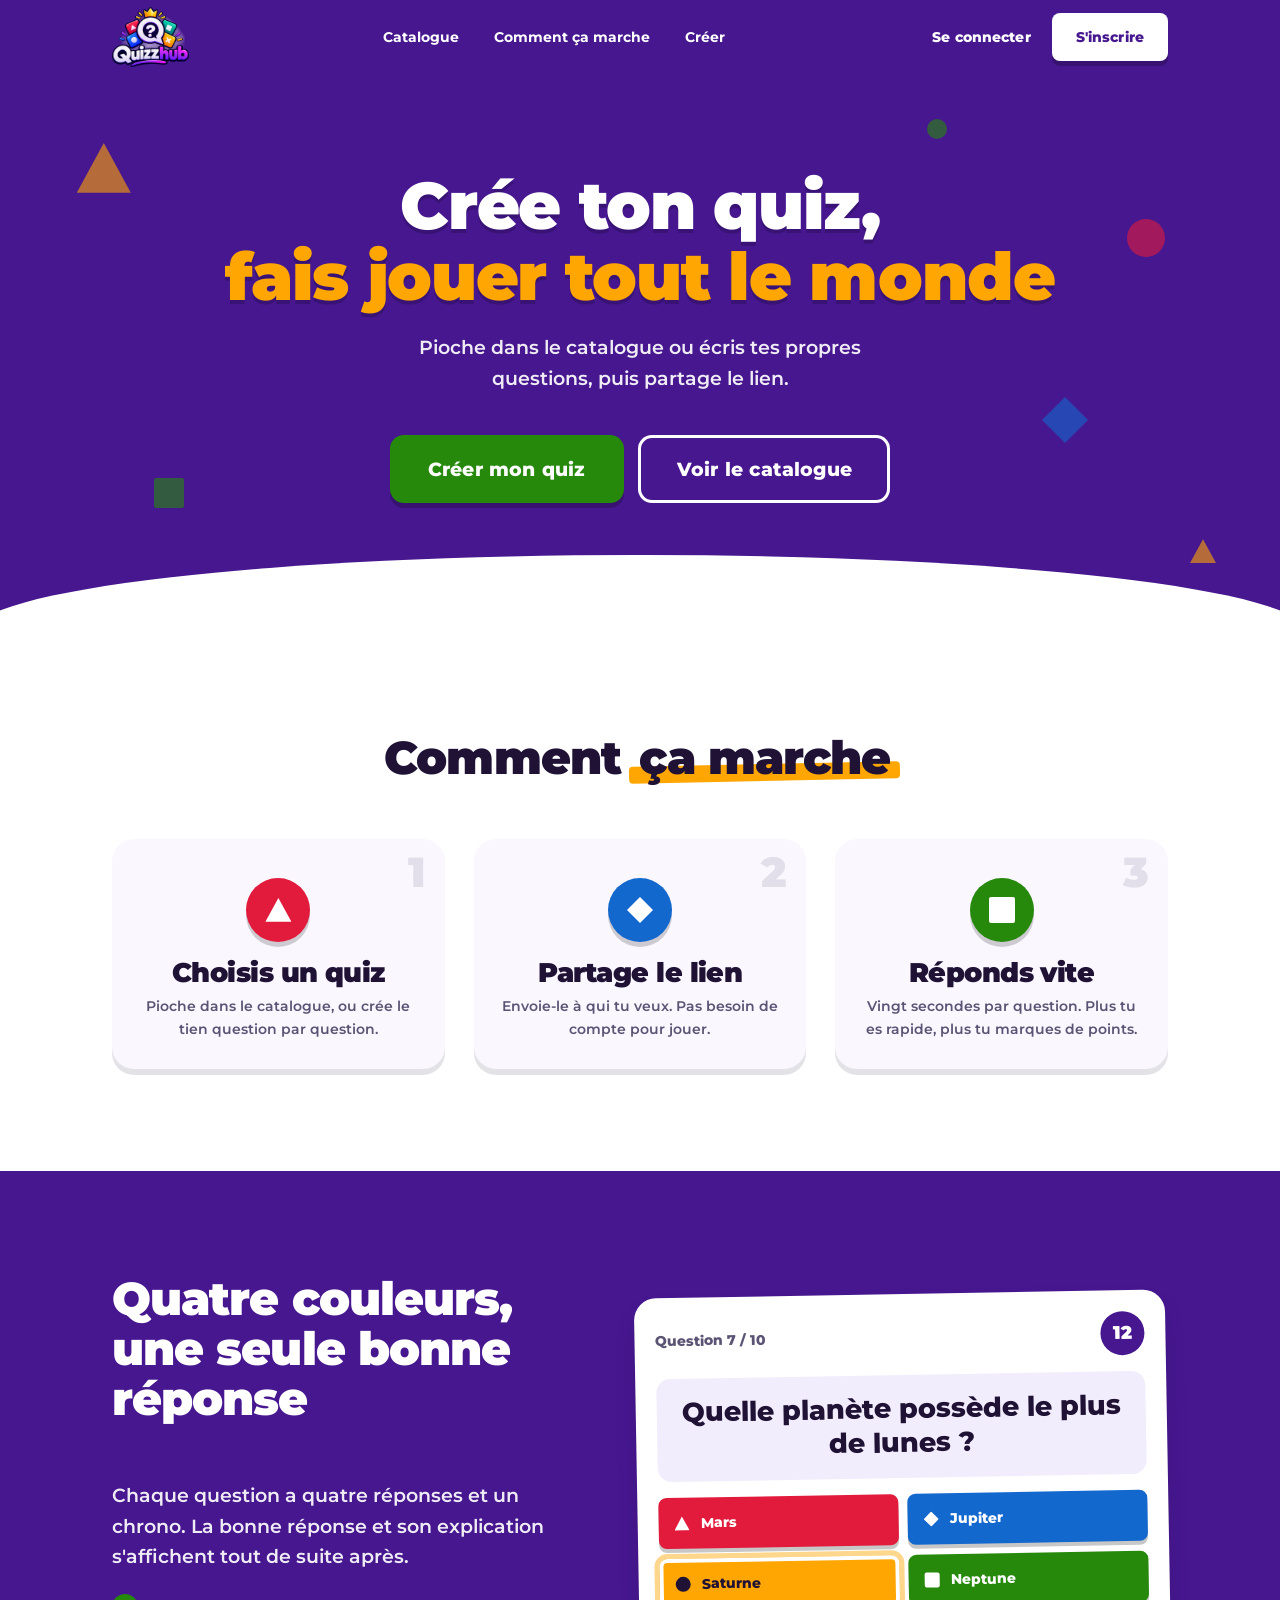
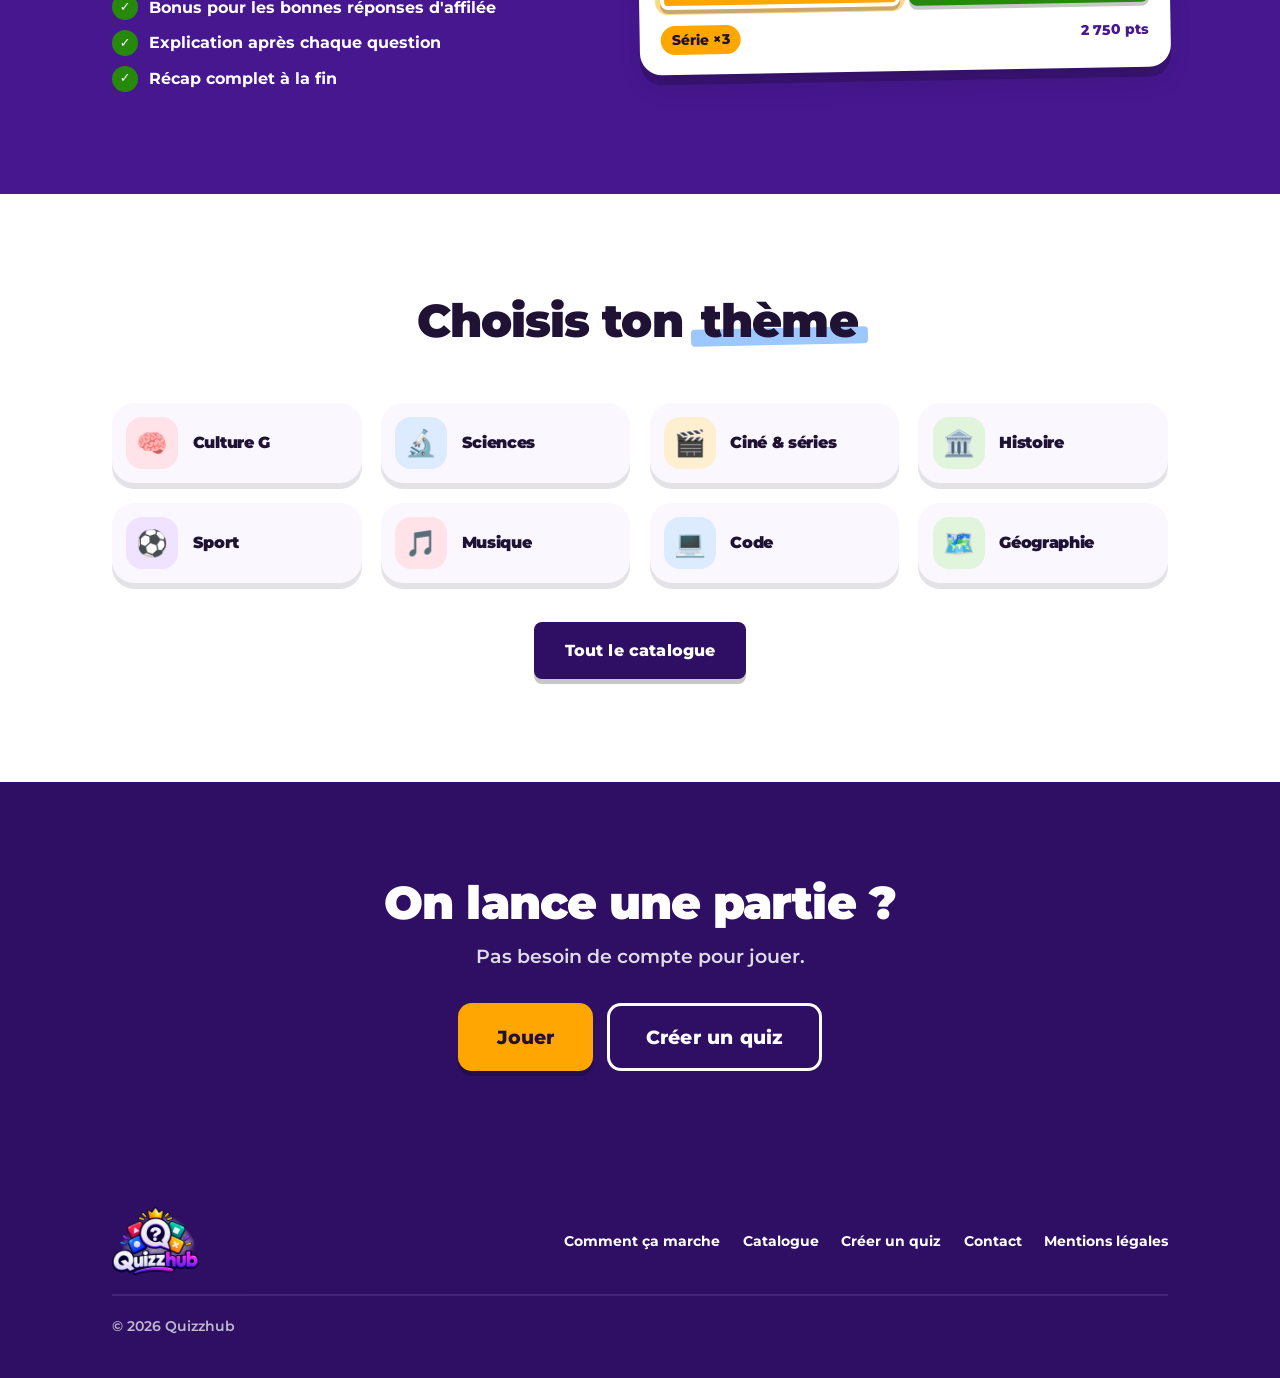
==== frontend/pages/index.html @ 6cbe8a3a "nouvelle branche front X" ====
<!DOCTYPE html>
<html lang="fr">
<head>
    <meta charset="UTF-8">
    <meta name="viewport" content="width=device-width, initial-scale=1.0">
    <meta name="description" content="Quizzhub : crée un quiz, partage le lien, joue.">
    <meta name="theme-color" content="#46178F">
    <link rel="icon" href="../assets/favicon.png" type="image/png">
    <title>Quizzhub</title>

    <link rel="preconnect" href="https://fonts.googleapis.com">
    <link rel="preconnect" href="https://fonts.gstatic.com" crossorigin>
    <link href="https://fonts.googleapis.com/css2?family=Montserrat:wght@500;600;700;800;900&display=swap" rel="stylesheet">

    <link rel="stylesheet" href="../css/base.css">
    <link rel="stylesheet" href="../css/index.css">
</head>
<body>
    <!-- Menu mobile (CSS-only) -->
    <input type="checkbox" id="nav-switch" class="visually-hidden" aria-label="Ouvrir le menu">

    <a class="skip-link" href="#main">Aller au contenu</a>

    <!-- ============================= HEADER ============================= -->
    <header class="site-header">
        <div class="container site-header__inner">
            <a href="index.html" class="brand" aria-label="Quizzhub, accueil">
                <img src="../assets/logo.png" alt="Quizzhub" class="brand__logo">
            </a>

            <nav class="site-nav" aria-label="Navigation principale">
                <ul>
                    <li><a href="catalogue.html">Catalogue</a></li>
                    <li><a href="#comment">Comment ça marche</a></li>
                    <li><a href="create-quest.html">Créer</a></li>
                </ul>
            </nav>

            <div class="site-header__actions">
                <a href="#" class="btn btn--link">Se connecter</a>
                <a href="#" class="btn btn--white">S'inscrire</a>

                <label class="burger" for="nav-switch">
                    <span></span><span></span><span></span>
                    <span class="visually-hidden">Ouvrir le menu</span>
                </label>
            </div>
        </div>
    </header>

    <main id="main">
        <!-- ============================== HERO ============================== -->
        <section class="hero">
            <div class="shapes" aria-hidden="true">
                <i class="shape shape--triangle shapes__item shapes__item--1"></i>
                <i class="shape shape--circle   shapes__item shapes__item--2"></i>
                <i class="shape shape--square   shapes__item shapes__item--3"></i>
                <i class="shape shape--diamond  shapes__item shapes__item--4"></i>
                <i class="shape shape--circle   shapes__item shapes__item--5"></i>
                <i class="shape shape--triangle shapes__item shapes__item--6"></i>
            </div>

            <div class="container hero__inner">
                <h1 class="hero__title">
                    Crée ton quiz,<br>
                    <span class="hl">fais jouer tout le monde</span>
                </h1>

                <p class="hero__text">
                    Pioche dans le catalogue ou écris tes propres questions,
                    puis partage le lien.
                </p>

                <div class="hero__btns">
                    <a href="create-quest.html" class="btn btn--green btn--xl">Créer mon quiz</a>
                    <a href="catalogue.html" class="btn btn--outline btn--xl">Voir le catalogue</a>
                </div>
            </div>

            <span class="wave" aria-hidden="true"></span>
        </section>

        <!-- ========================= COMMENT ÇA MARCHE ======================= -->
        <section class="section" id="comment">
            <div class="container">
                <h2 class="section-title">Comment <span class="hl hl--yellow">ça marche</span></h2>

                <ol class="steps">
                    <li class="step step--red">
                        <span class="step__badge"><i class="shape shape--triangle"></i></span>
                        <span class="step__num">1</span>
                        <h3>Choisis un quiz</h3>
                        <p>Pioche dans le catalogue, ou crée le tien question par question.</p>
                    </li>
                    <li class="step step--blue">
                        <span class="step__badge"><i class="shape shape--diamond"></i></span>
                        <span class="step__num">2</span>
                        <h3>Partage le lien</h3>
                        <p>Envoie-le à qui tu veux. Pas besoin de compte pour jouer.</p>
                    </li>
                    <li class="step step--green">
                        <span class="step__badge"><i class="shape shape--square"></i></span>
                        <span class="step__num">3</span>
                        <h3>Réponds vite</h3>
                        <p>Vingt secondes par question. Plus tu es rapide, plus tu marques de points.</p>
                    </li>
                </ol>
            </div>
        </section>

        <!-- ============================ APERÇU ============================== -->
        <section class="section section--violet" id="apercu">
            <div class="container preview">
                <div class="preview__text">
                    <h2 class="section-title section-title--left">Quatre couleurs,<br>une seule bonne réponse</h2>
                    <p>Chaque question a quatre réponses et un chrono. La bonne réponse
                        et son explication s'affichent tout de suite après.</p>
                    <ul class="ticks">
                        <li>Bonus pour les bonnes réponses d'affilée</li>
                        <li>Explication après chaque question</li>
                        <li>Récap complet à la fin</li>
                    </ul>
                </div>

                <article class="quiz" aria-hidden="true">
                    <header class="quiz__head">
                        <span class="quiz__count">Question 7 / 10</span>
                        <span class="quiz__timer">12</span>
                    </header>

                    <p class="quiz__question">Quelle planète possède le plus de lunes&nbsp;?</p>

                    <div class="quiz__answers">
                        <span class="ans ans--red"><i class="shape shape--triangle"></i> Mars</span>
                        <span class="ans ans--blue"><i class="shape shape--diamond"></i> Jupiter</span>
                        <span class="ans ans--yellow is-good"><i class="shape shape--circle"></i> Saturne</span>
                        <span class="ans ans--green"><i class="shape shape--square"></i> Neptune</span>
                    </div>

                    <footer class="quiz__foot">
                        <span class="quiz__streak">Série ×3</span>
                        <span class="quiz__score">2 750 pts</span>
                    </footer>
                </article>
            </div>
        </section>

        <!-- ============================ THÈMES ============================= -->
        <section class="section" id="themes">
            <div class="container">
                <h2 class="section-title">Choisis ton <span class="hl hl--blue">thème</span></h2>

                <div class="themes">
                    <a href="catalogue.html?theme=Culture%20G" class="theme theme--1"><span class="theme__emoji">🧠</span><h3>Culture G</h3></a>
                    <a href="catalogue.html?theme=Sciences" class="theme theme--2"><span class="theme__emoji">🔬</span><h3>Sciences</h3></a>
                    <a href="catalogue.html?theme=Cin%C3%A9%20%26%20s%C3%A9ries" class="theme theme--3"><span class="theme__emoji">🎬</span><h3>Ciné &amp; séries</h3></a>
                    <a href="catalogue.html?theme=Histoire" class="theme theme--4"><span class="theme__emoji">🏛️</span><h3>Histoire</h3></a>
                    <a href="catalogue.html?theme=Sport" class="theme theme--5"><span class="theme__emoji">⚽</span><h3>Sport</h3></a>
                    <a href="catalogue.html?theme=Musique" class="theme theme--6"><span class="theme__emoji">🎵</span><h3>Musique</h3></a>
                    <a href="catalogue.html?theme=Code" class="theme theme--7"><span class="theme__emoji">💻</span><h3>Code</h3></a>
                    <a href="catalogue.html?theme=G%C3%A9ographie" class="theme theme--8"><span class="theme__emoji">🗺️</span><h3>Géographie</h3></a>
                </div>

                <p class="themes__all">
                    <a href="catalogue.html" class="btn btn--dark btn--lg">Tout le catalogue</a>
                </p>
            </div>
        </section>

        <!-- ============================== CTA ============================== -->
        <section class="cta">
            <div class="container">
                <h2>On lance une partie&nbsp;?</h2>
                <p>Pas besoin de compte pour jouer.</p>
                <div class="cta__btns">
                    <a href="catalogue.html" class="btn btn--yellow btn--xl">Jouer</a>
                    <a href="create-quest.html" class="btn btn--outline btn--xl">Créer un quiz</a>
                </div>
            </div>
        </section>
    </main>

    <!-- ============================= FOOTER ============================= -->
    <footer class="site-footer">
        <div class="container site-footer__inner">
            <a href="index.html" class="brand brand--footer" aria-label="Quizzhub, accueil">
                <img src="../assets/logo.png" alt="Quizzhub" class="brand__logo">
            </a>

            <nav class="site-footer__nav" aria-label="Pied de page">
                <a href="#comment">Comment ça marche</a>
                <a href="catalogue.html">Catalogue</a>
                <a href="create-quest.html">Créer un quiz</a>
                <a href="#">Contact</a>
                <a href="#">Mentions légales</a>
            </nav>

            <p class="site-footer__copy">© 2026 Quizzhub</p>
        </div>
    </footer>
</body>
</html>
---- frontend/css/base.css ----
/* =============================================================================
   QUIZZHUB — base.css
   Variables, reset, formes, boutons, header, footer
   D.A. : violet franc, formes colorées, boutons épais à ombre dure
   ========================================================================== */

/* -----------------------------------------------------------------------------
   1. VARIABLES
-------------------------------------------------------------------------------*/
:root {
    /* Violets */
    --violet:        #46178F;
    --violet-dark:   #2E0F63;
    --violet-light:  #6A32C4;
    --violet-pale:   #F2EDFC;

    /* Les 4 couleurs de réponse */
    --rouge:         #E21B3C;
    --bleu:          #1368CE;
    --jaune:         #FFA602;
    --vert:          #26890C;

    /* Neutres */
    --blanc:         #FFFFFF;
    --creme:         #FAF7FF;
    --gris:          #EDE9F5;
    --texte:         #1F1235;
    --texte-doux:    #5B5474;

    /* Ombres dures (effet bouton 3D) */
    --ombre-btn:     0 5px 0 rgba(0, 0, 0, .22);
    --ombre-btn-on:  0 2px 0 rgba(0, 0, 0, .22);
    --ombre-carte:   0 6px 0 rgba(31, 18, 53, .12);
    --ombre-douce:   0 14px 30px -14px rgba(31, 18, 53, .35);

    /* Rayons */
    --r-sm: 8px;
    --r:    14px;
    --r-lg: 22px;
    --r-full: 999px;

    /* Layout */
    --container: 1120px;
    --gutter: clamp(1.15rem, 4vw, 2rem);
    --section-y: clamp(3.5rem, 8vw, 6.5rem);
    --header-h: 74px;

    /* Typo */
    --font: "Montserrat", ui-rounded, "Segoe UI", system-ui, sans-serif;
    --fs-sm:  .875rem;
    --fs:     1rem;
    --fs-md:  clamp(1.05rem, 1rem + .3vw, 1.2rem);
    --fs-lg:  clamp(1.3rem, 1.1rem + .8vw, 1.7rem);
    --fs-xl:  clamp(1.8rem, 1.3rem + 2vw, 2.9rem);
    --fs-2xl: clamp(2.3rem, 1.5rem + 3.6vw, 4.1rem);

    /* Mouvement */
    --ease: cubic-bezier(.34, 1.56, .64, 1);
    --dur: .18s;
}

/* -----------------------------------------------------------------------------
   2. RESET
-------------------------------------------------------------------------------*/
*, *::before, *::after { box-sizing: border-box; margin: 0; }

html {
    scroll-behavior: smooth;
    scroll-padding-top: calc(var(--header-h) + 1rem);
    -webkit-text-size-adjust: 100%;
}

body {
    min-height: 100svh;
    background: var(--blanc);
    color: var(--texte);
    font-family: var(--font);
    font-size: var(--fs);
    font-weight: 600;
    line-height: 1.6;
    -webkit-font-smoothing: antialiased;
    overflow-x: hidden;
}

h1, h2, h3 {
    font-weight: 900;
    line-height: 1.08;
    letter-spacing: -.02em;
    text-wrap: balance;
}

a { color: inherit; text-decoration: none; }
ul, ol { list-style: none; padding: 0; }
button, input, textarea, select { font: inherit; color: inherit; }
button { cursor: pointer; border: 0; background: none; }
img, svg { display: block; max-width: 100%; }

::selection { background: var(--jaune); color: var(--texte); }

:focus-visible {
    outline: 4px solid var(--jaune);
    outline-offset: 3px;
    border-radius: var(--r-sm);
}

.visually-hidden {
    position: absolute !important;
    width: 1px; height: 1px;
    padding: 0; margin: -1px;
    overflow: hidden;
    clip-path: inset(50%);
    white-space: nowrap;
}

.skip-link {
    position: fixed;
    top: 1rem; left: 50%;
    z-index: 200;
    translate: -50% -200%;
    padding: .8rem 1.4rem;
    border-radius: var(--r-full);
    background: var(--jaune);
    color: var(--texte);
    font-weight: 800;
    transition: translate var(--dur) var(--ease);
}
.skip-link:focus-visible { translate: -50% 0; }

/* -----------------------------------------------------------------------------
   3. MISE EN PAGE
-------------------------------------------------------------------------------*/
.container {
    width: 100%;
    max-width: var(--container);
    margin-inline: auto;
    padding-inline: var(--gutter);
}

.section { padding-block: var(--section-y); }

.section--violet {
    background: var(--violet);
    color: var(--blanc);
}

.section-title {
    font-size: var(--fs-xl);
    text-align: center;
    margin-bottom: clamp(2rem, 5vw, 3.5rem);
}
.section-title--left { text-align: left; }

/* Surlignage façon feutre */
.hl {
    position: relative;
    display: inline-block;
    padding-inline: .12em;
    color: var(--jaune);
}
.hl--yellow,
.hl--blue { color: var(--texte); }
.hl--yellow::before,
.hl--blue::before {
    content: "";
    position: absolute;
    inset: 62% -.1em 4% -.1em;
    z-index: -1;
    border-radius: 4px;
    rotate: -1.2deg;
}
.hl--yellow::before { background: var(--jaune); }
.hl--blue::before { background: #9CC7FF; }

/* -----------------------------------------------------------------------------
   4. LES 4 FORMES
-------------------------------------------------------------------------------*/
.shape {
    display: block;
    width: 1em;
    height: 1em;
    background: currentColor;
    flex: none;
}

.shape--triangle { clip-path: polygon(50% 4%, 100% 96%, 0 96%); }
.shape--diamond  { clip-path: polygon(50% 0, 100% 50%, 50% 100%, 0 50%); }
.shape--circle   { border-radius: 50%; }
.shape--square   { border-radius: 2px; }

/* -----------------------------------------------------------------------------
   5. BOUTONS
-------------------------------------------------------------------------------*/
.btn {
    --py: .8rem;
    --px: 1.5rem;
    display: inline-flex;
    align-items: center;
    justify-content: center;
    gap: .5rem;
    padding: var(--py) var(--px);
    border-radius: var(--r-sm);
    font-size: var(--fs-sm);
    font-weight: 800;
    letter-spacing: .01em;
    text-align: center;
    box-shadow: var(--ombre-btn);
    transition: translate var(--dur) ease, box-shadow var(--dur) ease,
                background-color var(--dur) ease, color var(--dur) ease;
}

.btn:hover  { translate: 0 -2px; box-shadow: 0 7px 0 rgba(0, 0, 0, .22); }
.btn:active { translate: 0 3px;  box-shadow: var(--ombre-btn-on); }

.btn--sm { --py: .6rem;   --px: 1.1rem; }
.btn--lg { --py: 1rem;    --px: 1.9rem; font-size: var(--fs); }
.btn--xl { --py: 1.15rem; --px: 2.4rem; font-size: var(--fs-md); border-radius: var(--r); }

.btn--white  { background: var(--blanc);  color: var(--violet); }
.btn--dark   { background: var(--violet-dark); color: var(--blanc); }
.btn--green  { background: var(--vert);   color: var(--blanc); }
.btn--yellow { background: var(--jaune);  color: var(--texte); }
.btn--red    { background: var(--rouge);  color: var(--blanc); }

.btn--outline {
    background: transparent;
    color: var(--blanc);
    box-shadow: inset 0 0 0 3px currentColor;
}
.btn--outline:hover { background: rgba(255, 255, 255, .12); box-shadow: inset 0 0 0 3px currentColor; translate: 0 -2px; }
.btn--outline:active { translate: 0 2px; }

.btn--link {
    background: none;
    color: inherit;
    box-shadow: none;
    padding-inline: .8rem;
}
.btn--link:hover { translate: 0; box-shadow: none; opacity: .75; }

/* -----------------------------------------------------------------------------
   6. HEADER
-------------------------------------------------------------------------------*/
.site-header {
    position: sticky;
    top: 0;
    z-index: 100;
    background: var(--violet);
    color: var(--blanc);
}

.site-header__inner {
    height: var(--header-h);
    display: flex;
    align-items: center;
    gap: 1.5rem;
}

/* --- Logo --- */
.brand {
    display: inline-flex;
    align-items: center;
    flex: none;
    border-radius: var(--r-sm);
}

.brand__logo {
    height: 60px;
    width: auto;
    transition: rotate var(--dur) var(--ease), scale var(--dur) var(--ease);
}
.brand:hover .brand__logo { rotate: -3deg; scale: 1.04; }

.brand--footer .brand__logo { height: 68px; }

/* --- Nav --- */
.site-nav { margin-inline: auto; }
.site-nav ul { display: flex; gap: .4rem; }

.site-nav a {
    display: block;
    padding: .5rem .9rem;
    border-radius: var(--r-full);
    font-size: var(--fs-sm);
    font-weight: 700;
    transition: background-color var(--dur) ease;
}
.site-nav a:hover { background: rgba(255, 255, 255, .16); }

.site-header__actions {
    display: flex;
    align-items: center;
    gap: .5rem;
    flex: none;
}

/* --- Burger --- */
.burger {
    display: none;
    flex-direction: column;
    justify-content: center;
    gap: 5px;
    width: 42px; height: 42px;
    padding: 0 9px;
    border-radius: var(--r-sm);
    background: rgba(255, 255, 255, .16);
    cursor: pointer;
}
.burger span:not(.visually-hidden) {
    height: 3px;
    border-radius: 3px;
    background: var(--blanc);
    transition: transform var(--dur) ease, opacity .1s ease;
}
body:has(#nav-switch:checked) .burger span:nth-child(1) { transform: translateY(8px) rotate(45deg); }
body:has(#nav-switch:checked) .burger span:nth-child(2) { opacity: 0; }
body:has(#nav-switch:checked) .burger span:nth-child(3) { transform: translateY(-8px) rotate(-45deg); }

/* -----------------------------------------------------------------------------
   7. FOOTER
-------------------------------------------------------------------------------*/
.site-footer {
    padding-block: 2.5rem;
    background: var(--violet-dark);
    color: var(--blanc);
}

.site-footer__inner {
    display: flex;
    flex-wrap: wrap;
    align-items: center;
    justify-content: space-between;
    gap: 1.2rem;
}

.site-footer__nav {
    display: flex;
    flex-wrap: wrap;
    gap: .3rem 1.4rem;
    font-size: var(--fs-sm);
    font-weight: 700;
}
.site-footer__nav a:hover { color: var(--jaune); }

.site-footer__copy {
    width: 100%;
    padding-top: 1.2rem;
    border-top: 2px solid rgba(255, 255, 255, .14);
    font-size: var(--fs-sm);
    font-weight: 600;
    opacity: .7;
}

/* -----------------------------------------------------------------------------
   8. ANIMATIONS
-------------------------------------------------------------------------------*/
@keyframes flotte    { 50% { translate: 0 -18px; rotate: 8deg; } }
@keyframes pop       { from { scale: .9; opacity: 0; } to { scale: 1; opacity: 1; } }
@keyframes pulse     { 50% { scale: 1.06; } }
@keyframes tick      { 50% { background: var(--rouge); color: var(--blanc); } }

@media (prefers-reduced-motion: reduce) {
    *, *::before, *::after {
        animation-duration: .001ms !important;
        animation-iteration-count: 1 !important;
        transition-duration: .001ms !important;
        scroll-behavior: auto !important;
    }
}

/* -----------------------------------------------------------------------------
   9. RESPONSIVE header / footer
-------------------------------------------------------------------------------*/
@media (max-width: 860px) {
    .burger { display: flex; }
    .site-header__actions .btn--link { display: none; }

    /* Le panneau glisse depuis derrière le header (z-index négatif) */
    .site-nav {
        position: fixed;
        inset: var(--header-h) 0 auto 0;
        z-index: -1;
        margin: 0;
        padding: .8rem var(--gutter) 1.4rem;
        background: var(--violet);
        box-shadow: 0 12px 24px -10px rgba(0, 0, 0, .5);
        visibility: hidden;
        translate: 0 -110%;
        transition: translate .25s ease, visibility .25s;
    }
    body:has(#nav-switch:checked) .site-nav { visibility: visible; translate: 0 0; }

    .site-nav ul { flex-direction: column; }
    .site-nav a { padding: .9rem 1rem; border-radius: var(--r); font-size: var(--fs-md); }
}

@media (max-width: 560px) {
    .brand__logo { height: 50px; }
    .site-footer__inner { flex-direction: column; align-items: flex-start; }
}
---- frontend/css/index.css ----
/* =============================================================================
   QUIZZHUB — index.css  ·  page d'accueil
   ========================================================================== */

/* -----------------------------------------------------------------------------
   1. HERO
-------------------------------------------------------------------------------*/
.hero {
    position: relative;
    padding-block: clamp(3.5rem, 8vw, 6rem) clamp(5.5rem, 10vw, 8.5rem);
    background: var(--violet);
    color: var(--blanc);
    text-align: center;
    overflow: hidden;
}

.hero__inner { position: relative; z-index: 1; }

.hero__title {
    font-size: var(--fs-2xl);
    text-shadow: 0 4px 0 rgba(0, 0, 0, .18);
}

.hero__text {
    max-width: 38ch;
    margin: 1.3rem auto 0;
    font-size: var(--fs-md);
    font-weight: 600;
    opacity: .92;
}

.hero__btns {
    display: flex;
    flex-wrap: wrap;
    justify-content: center;
    gap: .9rem;
    margin-top: clamp(1.8rem, 4vw, 2.6rem);
}

/* --- Formes flottantes --- */
.shapes { position: absolute; inset: 0; z-index: 0; }

.shapes__item {
    position: absolute;
    opacity: .6;
    animation: flotte 7s ease-in-out infinite;
}

.shapes__item--1 { top: 12%;  left: 6%;   font-size: 54px; color: var(--jaune); }
.shapes__item--2 { top: 26%;  right: 9%;  font-size: 38px; color: var(--rouge); animation-delay: -1.5s; }
.shapes__item--3 { bottom: 22%; left: 12%; font-size: 30px; color: var(--vert);  animation-delay: -3s; }
.shapes__item--4 { top: 58%;  right: 15%; font-size: 46px; color: var(--bleu);   animation-delay: -2.2s; }
.shapes__item--5 { top: 8%;   right: 26%; font-size: 20px; color: var(--vert);   animation-delay: -4s; }
.shapes__item--6 { bottom: 12%; right: 5%; font-size: 26px; color: var(--jaune); animation-delay: -5s; }

/* --- Vague blanche en bas du hero --- */
.wave {
    position: absolute;
    left: -2%;
    right: -2%;
    bottom: -1px;
    height: clamp(40px, 6vw, 80px);
    background: var(--blanc);
    border-radius: 50% 50% 0 0 / 100% 100% 0 0;
}

/* -----------------------------------------------------------------------------
   2. ÉTAPES
-------------------------------------------------------------------------------*/
.steps {
    display: grid;
    grid-template-columns: repeat(3, 1fr);
    gap: clamp(1rem, 2.5vw, 1.8rem);
}

.step {
    position: relative;
    padding: 2.4rem 1.5rem 1.8rem;
    border-radius: var(--r-lg);
    background: var(--creme);
    box-shadow: var(--ombre-carte);
    text-align: center;
    transition: translate var(--dur) ease, box-shadow var(--dur) ease;
}
.step:hover { translate: 0 -6px; box-shadow: 0 12px 0 rgba(31, 18, 53, .12); }

.step__badge {
    display: grid;
    place-items: center;
    width: 64px; height: 64px;
    margin: 0 auto 1rem;
    border-radius: 50%;
    font-size: 26px;
    color: var(--blanc);
    box-shadow: 0 5px 0 rgba(0, 0, 0, .18);
}
.step--red   .step__badge { background: var(--rouge); }
.step--blue  .step__badge { background: var(--bleu); }
.step--green .step__badge { background: var(--vert); }

.step__num {
    position: absolute;
    top: .8rem; right: 1.2rem;
    font-size: 2.6rem;
    font-weight: 900;
    line-height: 1;
    color: rgba(31, 18, 53, .1);
}

.step h3 { font-size: var(--fs-lg); margin-bottom: .5rem; }
.step p { font-size: var(--fs-sm); font-weight: 600; color: var(--texte-doux); }

/* -----------------------------------------------------------------------------
   3. APERÇU DU JEU
-------------------------------------------------------------------------------*/
.preview {
    display: grid;
    grid-template-columns: 1fr 1.15fr;
    align-items: center;
    gap: clamp(2rem, 5vw, 4rem);
}

.preview__text p {
    margin-bottom: 1.4rem;
    font-size: var(--fs-md);
    font-weight: 600;
    opacity: .92;
}

.ticks { display: grid; gap: .6rem; font-weight: 700; }
.ticks li { display: flex; align-items: center; gap: .7rem; }
.ticks li::before {
    content: "✓";
    display: grid;
    place-items: center;
    width: 26px; height: 26px;
    flex: none;
    border-radius: 50%;
    background: var(--vert);
    color: var(--blanc);
    font-size: .8rem;
    font-weight: 900;
}

/* --- La carte de question --- */
.quiz {
    padding: 1.3rem;
    border-radius: var(--r-lg);
    background: var(--blanc);
    color: var(--texte);
    box-shadow: 0 10px 0 rgba(0, 0, 0, .18), var(--ombre-douce);
    rotate: -1deg;
    transition: rotate .3s ease;
}
.quiz:hover { rotate: 0deg; }

.quiz__head {
    display: flex;
    align-items: center;
    justify-content: space-between;
    margin-bottom: 1rem;
    font-size: var(--fs-sm);
    font-weight: 800;
    color: var(--texte-doux);
}

.quiz__timer {
    display: grid;
    place-items: center;
    width: 44px; height: 44px;
    border-radius: 50%;
    background: var(--violet);
    color: var(--blanc);
    font-size: 1.15rem;
    font-weight: 900;
    animation: pulse 1s ease-in-out infinite;
}

.quiz__question {
    padding: 1.1rem 1rem;
    margin-bottom: 1rem;
    border-radius: var(--r);
    background: var(--violet-pale);
    font-size: var(--fs-lg);
    font-weight: 800;
    line-height: 1.25;
    text-align: center;
}

.quiz__answers {
    display: grid;
    grid-template-columns: repeat(2, 1fr);
    gap: .6rem;
}

.ans {
    display: flex;
    align-items: center;
    gap: .7rem;
    padding: .9rem 1rem;
    border-radius: var(--r-sm);
    color: var(--blanc);
    font-size: var(--fs-sm);
    font-weight: 800;
    box-shadow: 0 4px 0 rgba(0, 0, 0, .22);
    transition: translate var(--dur) ease, box-shadow var(--dur) ease;
}
.ans .shape { font-size: 15px; }

.ans--red    { background: var(--rouge); }
.ans--blue   { background: var(--bleu); }
.ans--yellow { background: var(--jaune); color: var(--texte); }
.ans--green  { background: var(--vert); }

.ans:hover { translate: 0 -3px; box-shadow: 0 7px 0 rgba(0, 0, 0, .22); }

/* La bonne réponse : léger halo */
.ans.is-good {
    outline: 4px solid var(--blanc);
    outline-offset: -4px;
    box-shadow: 0 4px 0 rgba(0, 0, 0, .22), 0 0 0 5px rgba(255, 166, 2, .45);
}

.quiz__foot {
    display: flex;
    justify-content: space-between;
    margin-top: 1rem;
    font-size: var(--fs-sm);
    font-weight: 800;
    color: var(--texte-doux);
}
.quiz__streak {
    padding: .2rem .7rem;
    border-radius: var(--r-full);
    background: var(--jaune);
    color: var(--texte);
}
.quiz__score { color: var(--violet); }

/* -----------------------------------------------------------------------------
   4. THÈMES
-------------------------------------------------------------------------------*/
.themes {
    display: grid;
    grid-template-columns: repeat(4, 1fr);
    gap: clamp(.8rem, 2vw, 1.2rem);
}

.theme {
    --tint: var(--violet-pale);
    --accent: var(--violet);
    display: flex;
    align-items: center;
    gap: .9rem;
    padding: .9rem 1.1rem .9rem .9rem;
    border-radius: var(--r-lg);
    background: var(--creme);
    box-shadow: var(--ombre-carte);
    transition: translate var(--dur) ease, box-shadow var(--dur) ease, background-color var(--dur) ease;
}

.theme__emoji {
    display: grid;
    place-items: center;
    width: 52px; height: 52px;
    flex: none;
    border-radius: 16px;
    background: var(--tint);
    font-size: 1.6rem;
    line-height: 1;
    transition: scale var(--dur) var(--ease), rotate var(--dur) var(--ease);
}

.theme h3 { font-size: var(--fs); }

.theme:hover { translate: 0 -5px; box-shadow: 0 11px 0 rgba(31, 18, 53, .14); background: var(--tint); }
.theme:hover .theme__emoji { scale: 1.15; rotate: -8deg; background: var(--blanc); }

/* Une couleur par thème */
.theme--1 { --tint: #FFE3E8; }
.theme--2 { --tint: #DDEBFF; }
.theme--3 { --tint: #FFEFD1; }
.theme--4 { --tint: #E1F5DC; }
.theme--5 { --tint: #EFE3FF; }
.theme--6 { --tint: #FFE3E8; }
.theme--7 { --tint: #DDEBFF; }
.theme--8 { --tint: #E1F5DC; }

.themes__all {
    margin-top: clamp(1.6rem, 4vw, 2.4rem);
    text-align: center;
}

/* -----------------------------------------------------------------------------
   5. CTA
-------------------------------------------------------------------------------*/
.cta {
    padding-block: clamp(3.5rem, 8vw, 6rem);
    background: var(--violet-dark);
    color: var(--blanc);
    text-align: center;
}

.cta h2 { font-size: var(--fs-xl); }

.cta p {
    margin: .8rem auto 2rem;
    font-size: var(--fs-md);
    font-weight: 600;
    opacity: .85;
}

.cta__btns {
    display: flex;
    flex-wrap: wrap;
    justify-content: center;
    gap: .9rem;
}

/* -----------------------------------------------------------------------------
   6. RESPONSIVE
-------------------------------------------------------------------------------*/
@media (max-width: 900px) {
    .preview { grid-template-columns: 1fr; }
    .section-title--left { text-align: center; }
    .preview__text { text-align: center; }
    .ticks { justify-items: center; }

    .themes { grid-template-columns: repeat(3, 1fr); }
}

@media (max-width: 700px) {
    .steps { grid-template-columns: 1fr; }
    .step { padding-block: 1.8rem 1.5rem; }

    /* On garde juste deux formes pour ne pas gêner le texte */
    .shapes__item--1,
    .shapes__item--2,
    .shapes__item--3,
    .shapes__item--5 { display: none; }
    .shapes__item--4 { top: 4%; right: 6%; font-size: 34px; }
    .shapes__item--6 { bottom: 16%; left: 6%; }
}

@media (max-width: 520px) {
    .themes { grid-template-columns: repeat(2, 1fr); }
    .theme { flex-direction: column; text-align: center; gap: .6rem; padding: 1.1rem .8rem; }
    .quiz__answers { grid-template-columns: 1fr; }

    .btn--xl { width: 100%; }
    .hero__btns,
    .cta__btns { flex-direction: column; }
}
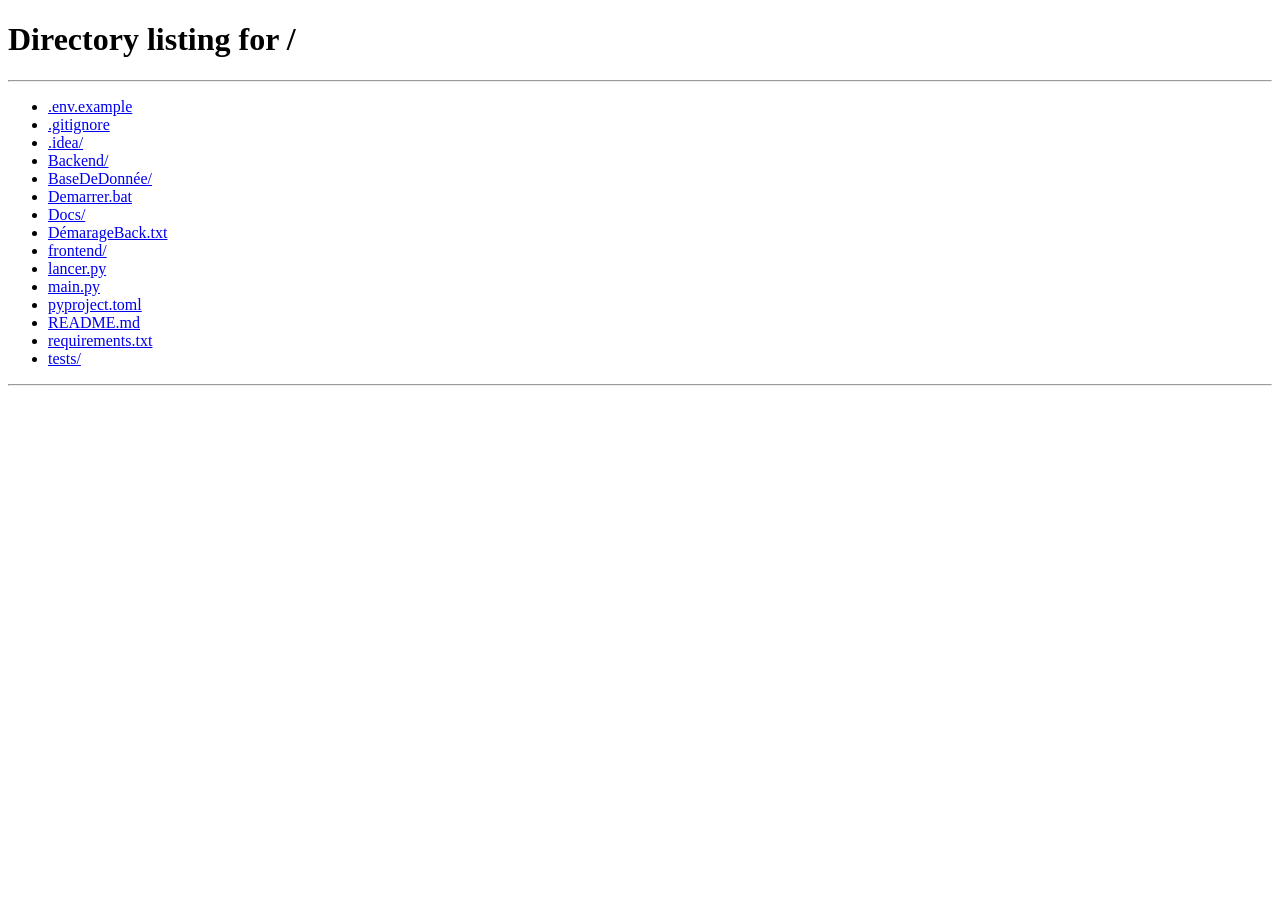
==== commit 541c1c07: "feat: connecter Quizzhub et documenter le lancement local" ====
--- a/frontend/pages/index.html
+++ b/frontend/pages/index.html
@@ -1,202 +1 @@
-<!DOCTYPE html>
-<html lang="fr">
-<head>
-    <meta charset="UTF-8">
-    <meta name="viewport" content="width=device-width, initial-scale=1.0">
-    <meta name="description" content="Quizzhub : crée un quiz, partage le lien, joue.">
-    <meta name="theme-color" content="#46178F">
-    <link rel="icon" href="../assets/favicon.png" type="image/png">
-    <title>Quizzhub</title>
-
-    <link rel="preconnect" href="https://fonts.googleapis.com">
-    <link rel="preconnect" href="https://fonts.gstatic.com" crossorigin>
-    <link href="https://fonts.googleapis.com/css2?family=Montserrat:wght@500;600;700;800;900&display=swap" rel="stylesheet">
-
-    <link rel="stylesheet" href="../css/base.css">
-    <link rel="stylesheet" href="../css/index.css">
-</head>
-<body>
-    <!-- Menu mobile (CSS-only) -->
-    <input type="checkbox" id="nav-switch" class="visually-hidden" aria-label="Ouvrir le menu">
-
-    <a class="skip-link" href="#main">Aller au contenu</a>
-
-    <!-- ============================= HEADER ============================= -->
-    <header class="site-header">
-        <div class="container site-header__inner">
-            <a href="index.html" class="brand" aria-label="Quizzhub, accueil">
-                <img src="../assets/logo.png" alt="Quizzhub" class="brand__logo">
-            </a>
-
-            <nav class="site-nav" aria-label="Navigation principale">
-                <ul>
-                    <li><a href="catalogue.html">Catalogue</a></li>
-                    <li><a href="#comment">Comment ça marche</a></li>
-                    <li><a href="create-quest.html">Créer</a></li>
-                </ul>
-            </nav>
-
-            <div class="site-header__actions">
-                <a href="#" class="btn btn--link">Se connecter</a>
-                <a href="#" class="btn btn--white">S'inscrire</a>
-
-                <label class="burger" for="nav-switch">
-                    <span></span><span></span><span></span>
-                    <span class="visually-hidden">Ouvrir le menu</span>
-                </label>
-            </div>
-        </div>
-    </header>
-
-    <main id="main">
-        <!-- ============================== HERO ============================== -->
-        <section class="hero">
-            <div class="shapes" aria-hidden="true">
-                <i class="shape shape--triangle shapes__item shapes__item--1"></i>
-                <i class="shape shape--circle   shapes__item shapes__item--2"></i>
-                <i class="shape shape--square   shapes__item shapes__item--3"></i>
-                <i class="shape shape--diamond  shapes__item shapes__item--4"></i>
-                <i class="shape shape--circle   shapes__item shapes__item--5"></i>
-                <i class="shape shape--triangle shapes__item shapes__item--6"></i>
-            </div>
-
-            <div class="container hero__inner">
-                <h1 class="hero__title">
-                    Crée ton quiz,<br>
-                    <span class="hl">fais jouer tout le monde</span>
-                </h1>
-
-                <p class="hero__text">
-                    Pioche dans le catalogue ou écris tes propres questions,
-                    puis partage le lien.
-                </p>
-
-                <div class="hero__btns">
-                    <a href="create-quest.html" class="btn btn--green btn--xl">Créer mon quiz</a>
-                    <a href="catalogue.html" class="btn btn--outline btn--xl">Voir le catalogue</a>
-                </div>
-            </div>
-
-            <span class="wave" aria-hidden="true"></span>
-        </section>
-
-        <!-- ========================= COMMENT ÇA MARCHE ======================= -->
-        <section class="section" id="comment">
-            <div class="container">
-                <h2 class="section-title">Comment <span class="hl hl--yellow">ça marche</span></h2>
-
-                <ol class="steps">
-                    <li class="step step--red">
-                        <span class="step__badge"><i class="shape shape--triangle"></i></span>
-                        <span class="step__num">1</span>
-                        <h3>Choisis un quiz</h3>
-                        <p>Pioche dans le catalogue, ou crée le tien question par question.</p>
-                    </li>
-                    <li class="step step--blue">
-                        <span class="step__badge"><i class="shape shape--diamond"></i></span>
-                        <span class="step__num">2</span>
-                        <h3>Partage le lien</h3>
-                        <p>Envoie-le à qui tu veux. Pas besoin de compte pour jouer.</p>
-                    </li>
-                    <li class="step step--green">
-                        <span class="step__badge"><i class="shape shape--square"></i></span>
-                        <span class="step__num">3</span>
-                        <h3>Réponds vite</h3>
-                        <p>Vingt secondes par question. Plus tu es rapide, plus tu marques de points.</p>
-                    </li>
-                </ol>
-            </div>
-        </section>
-
-        <!-- ============================ APERÇU ============================== -->
-        <section class="section section--violet" id="apercu">
-            <div class="container preview">
-                <div class="preview__text">
-                    <h2 class="section-title section-title--left">Quatre couleurs,<br>une seule bonne réponse</h2>
-                    <p>Chaque question a quatre réponses et un chrono. La bonne réponse
-                        et son explication s'affichent tout de suite après.</p>
-                    <ul class="ticks">
-                        <li>Bonus pour les bonnes réponses d'affilée</li>
-                        <li>Explication après chaque question</li>
-                        <li>Récap complet à la fin</li>
-                    </ul>
-                </div>
-
-                <article class="quiz" aria-hidden="true">
-                    <header class="quiz__head">
-                        <span class="quiz__count">Question 7 / 10</span>
-                        <span class="quiz__timer">12</span>
-                    </header>
-
-                    <p class="quiz__question">Quelle planète possède le plus de lunes&nbsp;?</p>
-
-                    <div class="quiz__answers">
-                        <span class="ans ans--red"><i class="shape shape--triangle"></i> Mars</span>
-                        <span class="ans ans--blue"><i class="shape shape--diamond"></i> Jupiter</span>
-                        <span class="ans ans--yellow is-good"><i class="shape shape--circle"></i> Saturne</span>
-                        <span class="ans ans--green"><i class="shape shape--square"></i> Neptune</span>
-                    </div>
-
-                    <footer class="quiz__foot">
-                        <span class="quiz__streak">Série ×3</span>
-                        <span class="quiz__score">2 750 pts</span>
-                    </footer>
-                </article>
-            </div>
-        </section>
-
-        <!-- ============================ THÈMES ============================= -->
-        <section class="section" id="themes">
-            <div class="container">
-                <h2 class="section-title">Choisis ton <span class="hl hl--blue">thème</span></h2>
-
-                <div class="themes">
-                    <a href="catalogue.html?theme=Culture%20G" class="theme theme--1"><span class="theme__emoji">🧠</span><h3>Culture G</h3></a>
-                    <a href="catalogue.html?theme=Sciences" class="theme theme--2"><span class="theme__emoji">🔬</span><h3>Sciences</h3></a>
-                    <a href="catalogue.html?theme=Cin%C3%A9%20%26%20s%C3%A9ries" class="theme theme--3"><span class="theme__emoji">🎬</span><h3>Ciné &amp; séries</h3></a>
-                    <a href="catalogue.html?theme=Histoire" class="theme theme--4"><span class="theme__emoji">🏛️</span><h3>Histoire</h3></a>
-                    <a href="catalogue.html?theme=Sport" class="theme theme--5"><span class="theme__emoji">⚽</span><h3>Sport</h3></a>
-                    <a href="catalogue.html?theme=Musique" class="theme theme--6"><span class="theme__emoji">🎵</span><h3>Musique</h3></a>
-                    <a href="catalogue.html?theme=Code" class="theme theme--7"><span class="theme__emoji">💻</span><h3>Code</h3></a>
-                    <a href="catalogue.html?theme=G%C3%A9ographie" class="theme theme--8"><span class="theme__emoji">🗺️</span><h3>Géographie</h3></a>
-                </div>
-
-                <p class="themes__all">
-                    <a href="catalogue.html" class="btn btn--dark btn--lg">Tout le catalogue</a>
-                </p>
-            </div>
-        </section>
-
-        <!-- ============================== CTA ============================== -->
-        <section class="cta">
-            <div class="container">
-                <h2>On lance une partie&nbsp;?</h2>
-                <p>Pas besoin de compte pour jouer.</p>
-                <div class="cta__btns">
-                    <a href="catalogue.html" class="btn btn--yellow btn--xl">Jouer</a>
-                    <a href="create-quest.html" class="btn btn--outline btn--xl">Créer un quiz</a>
-                </div>
-            </div>
-        </section>
-    </main>
-
-    <!-- ============================= FOOTER ============================= -->
-    <footer class="site-footer">
-        <div class="container site-footer__inner">
-            <a href="index.html" class="brand brand--footer" aria-label="Quizzhub, accueil">
-                <img src="../assets/logo.png" alt="Quizzhub" class="brand__logo">
-            </a>
-
-            <nav class="site-footer__nav" aria-label="Pied de page">
-                <a href="#comment">Comment ça marche</a>
-                <a href="catalogue.html">Catalogue</a>
-                <a href="create-quest.html">Créer un quiz</a>
-                <a href="#">Contact</a>
-                <a href="#">Mentions légales</a>
-            </nav>
-
-            <p class="site-footer__copy">© 2026 Quizzhub</p>
-        </div>
-    </footer>
-</body>
-</html>
+<!doctype html><html lang="fr"><meta charset="utf-8"><meta name="viewport" content="width=device-width,initial-scale=1"><title>Quizzhub</title><body><p>Ouvre le projet avec Demarrer.bat, puis <a href="http://127.0.0.1:8000/">retrouve Quizzhub ici</a>.</p><script>location.replace((location.protocol === 'file:' ? 'http://127.0.0.1:8000' : location.origin) + "/");</script></body></html>
